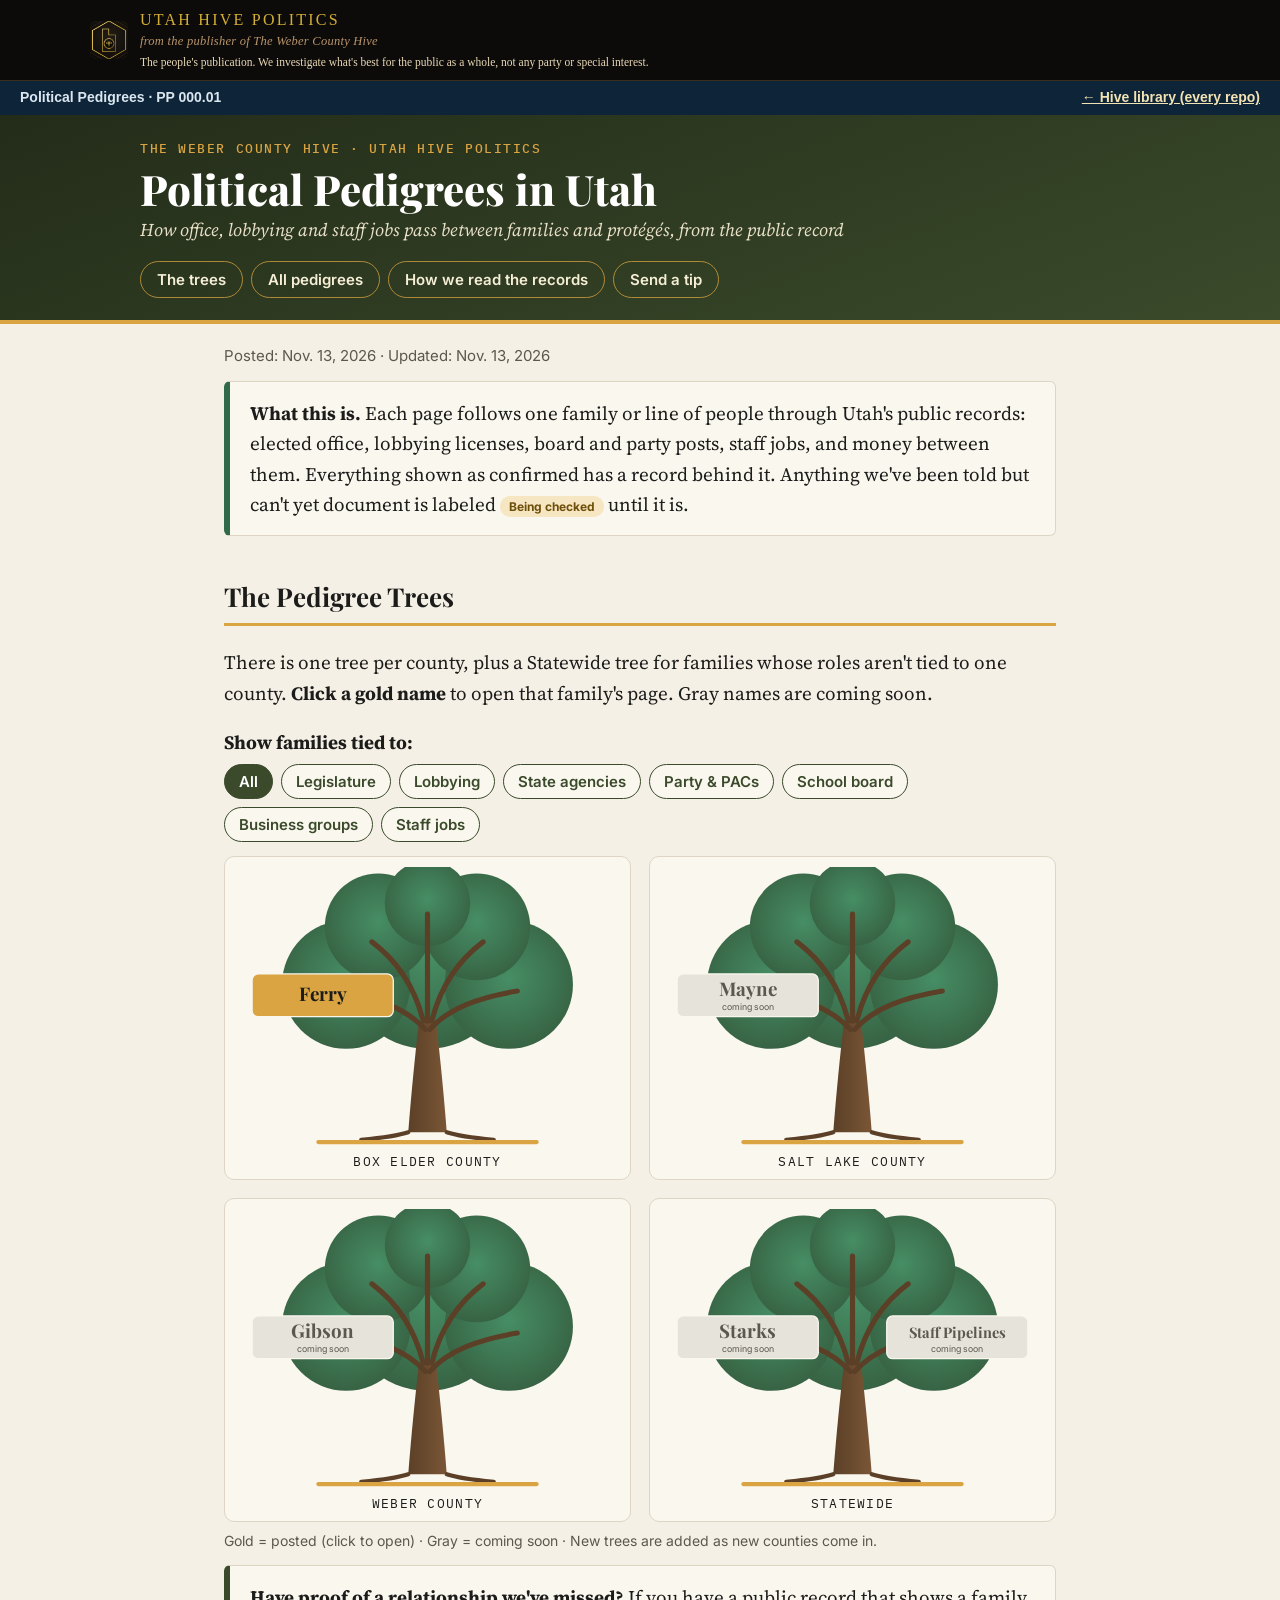
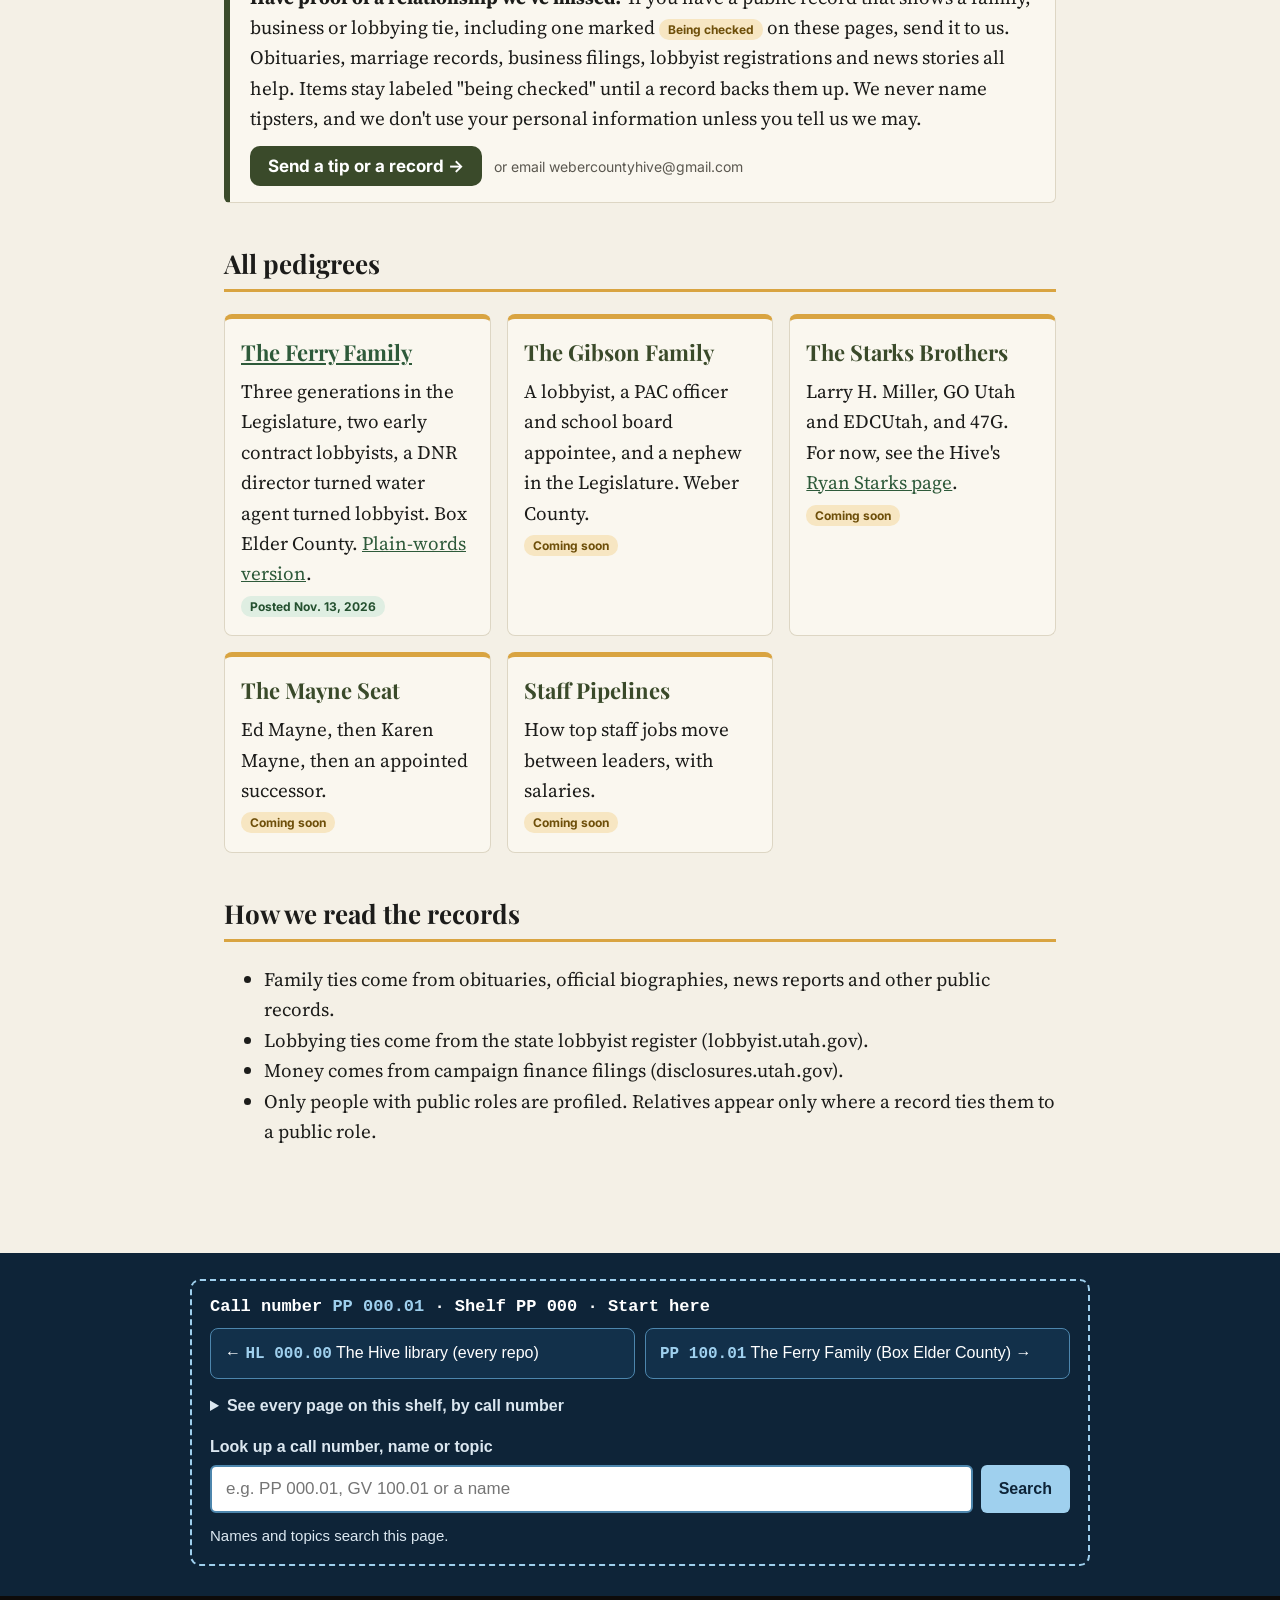
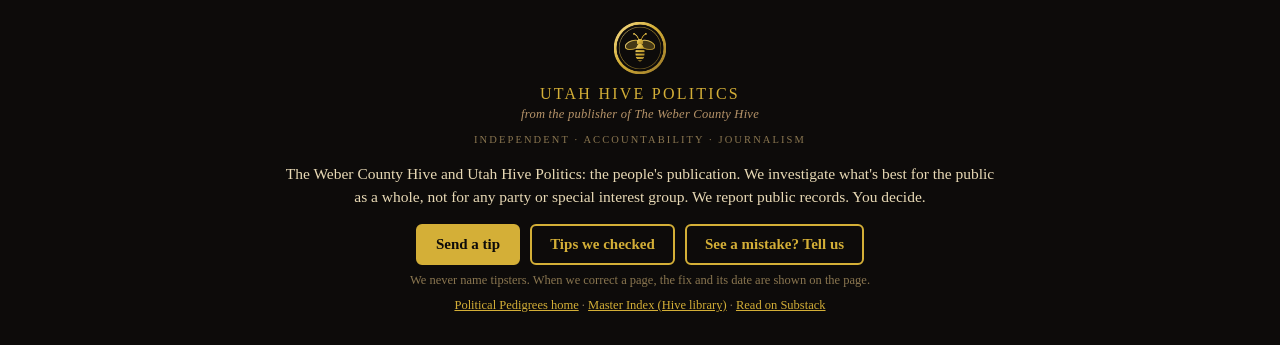
==== index.html @ 4f39b3c4 "Add files via upload" ====
<!DOCTYPE html>
<html lang="en">
<head>
<meta charset="utf-8">
<meta name="viewport" content="width=device-width, initial-scale=1">
<title>Political Pedigrees in Utah</title>
<link rel="stylesheet" href="style.css">
</head>
<body>
<div class="hbx-top"><div class="hb-bar"><a href="https://webercountyhive.substack.com/" target="_blank" rel="noopener"><img src="uhp-badge.png" alt="Utah Hive Politics logo"><span><span class="hb-name">Utah Hive Politics</span><span class="hb-sub">from the publisher of The Weber County Hive</span><span class="hb-line-top">The people's publication. We investigate what's best for the public as a whole, not any party or special interest.</span></span></a></div>
<div class="hbx-slim"><span>Political Pedigrees · PP 000.01</span><span><a href="https://weber-county-hive.github.io/-weber-county-hive-index/">← Hive library (every repo)</a></span></div></div>
<header class="site"><div class="inner">
  <div class="brand">The Weber County Hive · Utah Hive Politics</div>
  <h1>Political Pedigrees in Utah</h1>
  <div class="sub">How office, lobbying and staff jobs pass between families and protégés, from the public record</div>
  <div class="navrow">
    <button data-scroll-to="trees">The trees</button>
    <button data-scroll-to="list">All pedigrees</button>
    <button data-scroll-to="how">How we read the records</button>
    <button data-scroll-to="tips">Send a tip</button>
  </div>
</div></header>
<main>
<p class="dates">Posted: Nov. 13, 2026 · Updated: Nov. 13, 2026</p>

<div class="box green">
<strong>What this is.</strong> Each page follows one family or line of people through Utah's public records: elected office, lobbying licenses, board and party posts, staff jobs, and money between them. Everything shown as confirmed has a record behind it. Anything we've been told but can't yet document is labeled <span class="tag chk">Being checked</span> until it is.
</div>

<h2 id="trees">The Pedigree Trees</h2>
<p>There is one tree per county, plus a Statewide tree for families whose roles aren't tied to one county. <strong>Click a gold name</strong> to open that family's page. Gray names are coming soon.</p>
<p style="margin-bottom:4px"><strong>Show families tied to:</strong></p>
<div class="tagbar" id="tagbar"></div>
<div class="forest" id="forest"></div>
<p class="legend">Gold = posted (click to open) · Gray = coming soon · New trees are added as new counties come in.</p>

<div class="box tipbox" id="tips">
<strong>Have proof of a relationship we've missed?</strong> If you have a public record that shows a family, business or lobbying tie, including one marked <span class="tag chk">Being checked</span> on these pages, send it to us. Obituaries, marriage records, business filings, lobbyist registrations and news stories all help. Items stay labeled "being checked" until a record backs them up. We never name tipsters, and we don't use your personal information unless you tell us we may.
<p style="margin:12px 0 0"><a class="tipbtn" href="https://forms.gle/sirNe75nnm3ErxUH6" target="_blank" rel="noopener">Send a tip or a record →</a> &nbsp; <span style="font:14px Inter,sans-serif;color:#5b5850">or email webercountyhive@gmail.com</span></p>
</div>

<h2 id="list">All pedigrees</h2>
<div class="cards">
  <div class="card"><h3><a href="ferry-family.html">The Ferry Family</a></h3>Three generations in the Legislature, two early contract lobbyists, a DNR director turned water agent turned lobbyist. Box Elder County. <a href="ferry-family-plain.html">Plain-words version</a>.<br><span class="tag ok">Posted Nov. 13, 2026</span></div>
  <div class="card"><h3>The Gibson Family</h3>A lobbyist, a PAC officer and school board appointee, and a nephew in the Legislature. Weber County.<br><span class="tag chk">Coming soon</span></div>
  <div class="card"><h3>The Starks Brothers</h3>Larry H. Miller, GO Utah and EDCUtah, and 47G. For now, see the Hive's <a href="https://weber-county-hive.github.io/Unelected-Power/ryan-starks.html">Ryan Starks page</a>.<br><span class="tag chk">Coming soon</span></div>
  <div class="card"><h3>The Mayne Seat</h3>Ed Mayne, then Karen Mayne, then an appointed successor.<br><span class="tag chk">Coming soon</span></div>
  <div class="card"><h3>Staff Pipelines</h3>How top staff jobs move between leaders, with salaries.<br><span class="tag chk">Coming soon</span></div>
</div>

<h2 id="how">How we read the records</h2>
<ul>
<li>Family ties come from obituaries, official biographies, news reports and other public records.</li>
<li>Lobbying ties come from the state lobbyist register (lobbyist.utah.gov).</li>
<li>Money comes from campaign finance filings (disclosures.utah.gov).</li>
<li>Only people with public roles are profiled. Relatives appear only where a record ties them to a public role.</li>
</ul>
</main>
<div class="hbx-shelfwrap"><div class="in"><div class="hbx-shelf" id="hbx-shelf"></div></div></div>
<div class="hb-foot"><img src="hive-bee.png" alt=""><span class="hb-name">Utah Hive Politics</span><span class="hb-sub">from the publisher of The Weber County Hive</span><span class="hb-tag">Independent &middot; Accountability &middot; Journalism</span><p class="hb-line">The Weber County Hive and Utah Hive Politics: the people's publication. We investigate what's best for the public as a whole, not for any party or special interest group. We report public records. You decide.</p><p class="hb-tips"><a class="hb-btn" href="https://weber-county-hive.github.io/-weber-county-hive-index/tips.html#send">Send a tip</a><a class="hb-btn hb-btn2" href="https://weber-county-hive.github.io/-weber-county-hive-index/tips.html">Tips we checked</a><a class="hb-btn hb-btn2" href="https://weber-county-hive.github.io/-weber-county-hive-index/tips.html#send">See a mistake? Tell us</a></p><p class="hb-small">We never name tipsters. When we correct a page, the fix and its date are shown on the page.</p><p class="hb-small"><a href="index.html">Political Pedigrees home</a> · <a href="https://weber-county-hive.github.io/-weber-county-hive-index/">Master Index (Hive library)</a> · <a href="https://webercountyhive.substack.com/">Read on Substack</a></p></div>

<script>
/* ===== The family list. One line per family. =====
   status: "live" (posted, clickable) or "soon" (coming soon) */
var FAMILIES = [
  {name:"Ferry",           county:"Box Elder", status:"live", page:"ferry-family.html", tags:["Legislature","Lobbying","State agencies"]},
  {name:"Gibson",          county:"Weber",     status:"soon", page:"", tags:["Lobbying","Party & PACs","School board"]},
  {name:"Mayne",           county:"Salt Lake", status:"soon", page:"", tags:["Legislature"]},
  {name:"Starks",          county:"Statewide", status:"soon", page:"", tags:["State agencies","Business groups"]},
  {name:"Staff Pipelines", county:"Statewide", status:"soon", page:"", tags:["Legislature","Staff jobs"]}
];

var SLOTS=[[40,250],[530,250],[120,120],[450,120],[285,15],[285,390]];
function esc(s){return String(s).replace(/&/g,'&amp;').replace(/</g,'&lt;')}
function treeSVG(label, fams, id){
  var p='<svg viewBox="0 0 900 720" role="img" aria-label="'+esc(label)+' tree">'+
  '<defs><linearGradient id="bark'+id+'" x1="0" x2="1"><stop offset="0" stop-color="#5b4027"/><stop offset="1" stop-color="#7a5636"/></linearGradient>'+
  '<radialGradient id="leaf'+id+'" cx="50%" cy="45%" r="60%"><stop offset="0" stop-color="#3f8a60"/><stop offset="1" stop-color="#2f5a3a"/></radialGradient></defs>'+
  '<g fill="url(#leaf'+id+')" opacity="0.96"><circle cx="450" cy="230" r="195"/><circle cx="260" cy="275" r="150"/><circle cx="640" cy="275" r="150"/><circle cx="335" cy="140" r="125"/><circle cx="565" cy="140" r="125"/><circle cx="450" cy="85" r="100"/></g>'+
  '<path d="M405 620 C412 530 420 450 430 360 L470 360 C480 450 488 530 495 620 Z" fill="url(#bark'+id+')"/>'+
  '<path d="M405 620 C375 630 335 634 295 638 M495 620 C525 630 565 634 605 638" stroke="#5b4027" stroke-width="10" fill="none" stroke-linecap="round"/>'+
  '<g stroke="#5b4027" stroke-width="12" fill="none" stroke-linecap="round"><path d="M445 380 C400 330 330 305 240 290"/><path d="M455 380 C500 330 570 305 660 290"/><path d="M440 360 C420 280 380 220 320 175"/><path d="M460 360 C480 280 520 220 580 175"/><path d="M450 360 L450 110"/></g>'+
  '<rect x="190" y="638" width="520" height="10" rx="5" fill="#d9a441"/>'+
  '<text x="450" y="700" text-anchor="middle" font-family="IBM Plex Mono,monospace" font-size="30" letter-spacing="3" fill="#1c1c1a">'+esc(label.toUpperCase())+'</text>';
  fams.forEach(function(f,i){
    var s=SLOTS[i], x=s[0], y=s[1], w=330, h=100, live=f.status==='live';
    var fs=f.name.length>10?34:44;
    var g='<g class="plate '+(live?'live':'soon')+'" data-tags="'+esc(f.tags.join('|'))+'">'+
      '<rect x="'+x+'" y="'+y+'" width="'+w+'" height="'+h+'" rx="14" fill="'+(live?'#d9a441':'#e6e3da')+'" stroke="#faf7ef" stroke-width="3"/>'+
      '<text x="'+(x+w/2)+'" y="'+(y+(live?64:52))+'" text-anchor="middle" font-family="Playfair Display,Georgia,serif" font-size="'+fs+'" font-weight="700" fill="'+(live?'#1c1c1a':'#5b5850')+'">'+esc(f.name)+'</text>'+
      (live?'':'<text x="'+(x+w/2)+'" y="'+(y+84)+'" text-anchor="middle" font-family="Inter,sans-serif" font-size="21" fill="#5b5850">coming soon</text>')+
      '</g>';
    p+= live?'<a href="'+esc(f.page)+'" aria-label="The '+esc(f.name)+' family">'+g+'</a>':g;
  });
  return p+'</svg>';
}
(function build(){
  var order=[], by={};
  FAMILIES.forEach(function(f){ if(!by[f.county]){by[f.county]=[];order.push(f.county);} by[f.county].push(f); });
  order.sort(function(a,b){return a==='Statewide'?1:b==='Statewide'?-1:a.localeCompare(b)});
  var html='', n=0;
  order.forEach(function(c){
    var list=by[c];
    for(var i=0;i<list.length;i+=6){
      var part=list.slice(i,i+6), more=list.length>6?' ('+(i/6+1)+')':'';
      var label=c==='Statewide'?'Statewide'+more:c+' County'+more;
      html+='<div class="treecard">'+treeSVG(label,part,n++)+'</div>';
    }
  });
  document.getElementById('forest').innerHTML=html;
  var tags=[]; FAMILIES.forEach(function(f){f.tags.forEach(function(t){if(tags.indexOf(t)<0)tags.push(t)})});
  var bar=document.getElementById('tagbar');
  bar.innerHTML='<button class="on" data-tag="">All</button>'+tags.map(function(t){return '<button data-tag="'+esc(t)+'">'+esc(t)+'</button>'}).join('');
  bar.addEventListener('click',function(e){
    var b=e.target.closest('button'); if(!b) return;
    bar.querySelectorAll('button').forEach(function(x){x.classList.toggle('on',x===b)});
    var t=b.getAttribute('data-tag');
    document.querySelectorAll('#forest .plate').forEach(function(p){
      p.classList.toggle('dim', !!t && p.getAttribute('data-tags').split('|').indexOf(t)<0);
    });
  });
})();
document.querySelectorAll('[data-scroll-to]').forEach(function(b){b.addEventListener('click',function(){var el=document.getElementById(b.getAttribute('data-scroll-to'));if(el)el.scrollIntoView({behavior:'smooth'});});});
</script>
<script src="pp-shelf.js?v=1"></script>
<script data-goatcounter="https://weberhive.goatcounter.com/count" async src="//gc.zgo.at/count.js"></script>
</body>
</html>
---- style.css ----
/* Political Pedigrees in Utah — Hive cream/paper system, deep pine header band */
@import url('https://fonts.googleapis.com/css2?family=Playfair+Display:wght@700;800&family=Source+Serif+4:ital,wght@0,400;0,600;1,400&family=Inter:wght@400;600;700&family=IBM+Plex+Mono:wght@500&display=swap');
:root{
  --paper:#f4f0e6;--paper-card:#faf7ef;--paper-card-2:#f0ecdf;
  --ink:#1c1c1a;--ink-dim:#5b5850;--ink-dimmer:#8c8878;--border:#ddd6c4;
  --pine:#232c19;--pine2:#3a4a2a;--leaf:#2f6b49;--gold:#d9a441;--gold-deep:#b9852a;--link:#2e5a3a;
  --ok-bg:#dfeee2;--ok:#24502f;--chk-bg:#f7e6c2;--chk:#6e4f0a;
}
*{box-sizing:border-box}
body{margin:0;background:var(--paper);color:var(--ink);font:19px/1.6 "Source Serif 4",Georgia,serif}
a{color:var(--link)}
header.site{background:linear-gradient(160deg,var(--pine),var(--pine2));color:#f6efd6;padding:26px 24px 22px;border-bottom:4px solid var(--gold)}
header.site .inner{max-width:1000px;margin:0 auto}
header.site .brand{font:500 13px/1.3 "IBM Plex Mono",monospace;letter-spacing:.12em;text-transform:uppercase;color:var(--gold)}
header.site h1{font-family:"Playfair Display",Georgia,serif;font-weight:800;margin:8px 0 4px;font-size:40px;color:#fff;line-height:1.15}
header.site .sub{font-style:italic;color:#e9e1c8;font-size:18px}
.navrow{margin-top:16px;display:flex;gap:8px;flex-wrap:wrap}
.navrow button{font:600 15px Inter,sans-serif;border:1px solid rgba(217,164,65,.75);background:transparent;color:#f6efd6;border-radius:999px;padding:8px 16px;cursor:pointer}
.navrow button:hover,.navrow button:focus{background:rgba(217,164,65,.2)}
nav.crumbs{font:500 13px "IBM Plex Mono",monospace;letter-spacing:.04em;padding:9px 24px;background:var(--paper-card-2);border-bottom:1px solid var(--border)}
nav.crumbs .inner{max-width:1000px;margin:0 auto}
main{max-width:1000px;margin:0 auto;padding:22px 24px 40px}
.dates{font:14px Inter,sans-serif;color:var(--ink-dim);margin:0 0 16px}
h2{font-family:"Playfair Display",Georgia,serif;color:var(--ink);border-bottom:3px solid var(--gold);padding-bottom:5px;margin-top:40px;font-size:30px}
h3{font-family:"Playfair Display",Georgia,serif;color:var(--pine2);font-size:22px}
.box{background:var(--paper-card);border:1px solid var(--border);border-left:6px solid var(--gold);padding:16px 20px;margin:16px 0;border-radius:6px}
.box.green{border-left-color:var(--leaf)}
table{width:100%;border-collapse:collapse;margin:12px 0;font-size:17px;background:var(--paper-card)}
th{background:var(--pine2);color:#fff;text-align:left;padding:9px;font:600 15px Inter,sans-serif}
td{border-bottom:1px solid var(--border);padding:9px;vertical-align:top}
tr:nth-child(even) td{background:var(--paper-card-2)}
.tag{display:inline-block;font:700 12px Inter,sans-serif;padding:3px 9px;border-radius:10px}
.ok{background:var(--ok-bg);color:var(--ok)}.chk{background:var(--chk-bg);color:var(--chk)}
.mermaid{background:#fff;border:1px solid var(--border);border-radius:8px;padding:12px;font-size:20px}
#map{height:400px;border:1px solid var(--border);border-radius:8px}
details{border:1px solid var(--border);border-radius:8px;padding:12px 16px;margin:16px 0;background:var(--paper-card)}
summary{cursor:pointer;font:700 17px Inter,sans-serif;color:var(--pine2)}
.cards{display:grid;grid-template-columns:repeat(auto-fit,minmax(260px,1fr));gap:16px}
.card{background:var(--paper-card);border:1px solid var(--border);border-top:5px solid var(--gold);border-radius:8px;padding:16px}
.card h3{margin:0 0 6px}
footer.site{background:var(--pine);color:#e9e1c8;font:14px Inter,sans-serif;padding:18px 24px;margin-top:30px}
footer.site a{color:var(--gold)}
/* view switch: short version / in-depth look */
.viewswitch{display:flex;gap:10px;margin:8px 0 18px;flex-wrap:wrap}
.viewswitch button{font:700 17px Inter,sans-serif;padding:11px 20px;border-radius:10px;border:2px solid var(--pine2);background:var(--paper-card);color:var(--pine2);cursor:pointer}
.viewswitch button.on{background:var(--pine2);color:#fff}
.view[hidden]{display:none}
.keyfacts{padding-left:22px}.keyfacts li{margin:6px 0}
/* trees */
.tagbar{display:flex;gap:8px;flex-wrap:wrap;margin:6px 0 14px}
.tagbar button{font:600 15px Inter,sans-serif;padding:7px 14px;border-radius:999px;border:1px solid var(--pine2);background:var(--paper-card);color:var(--pine2);cursor:pointer}
.tagbar button.on{background:var(--pine2);color:#fff}
.forest{display:grid;grid-template-columns:repeat(auto-fit,minmax(380px,1fr));gap:18px}
.treecard{background:var(--paper-card);border:1px solid var(--border);border-radius:10px;padding:10px 10px 4px}
.treecard svg{width:100%;height:auto;display:block}
.plate{transition:opacity .2s}
.plate.dim{opacity:.22}
a .plate.live:hover rect,a:focus .plate.live rect{fill:#e8b955;stroke:#1c1c1a}
.legend{font:14px Inter,sans-serif;color:var(--ink-dim);margin:10px 0 0}
.tree-wrap{max-width:900px;margin:10px auto 20px}
@media(max-width:600px){body{font-size:18px}header.site h1{font-size:30px}.forest{grid-template-columns:1fr}}
.tipbox{border-left-color:#3a4a2a}
.tipbtn{display:inline-block;font:700 17px Inter,sans-serif;padding:10px 18px;border-radius:10px;background:#3a4a2a;color:#fff !important;text-decoration:none}

/* ===== Hive standard header, footer, shelf (shared with other Hive repos) ===== */
.hb-bar{background:#0d0b0a;border-bottom:1px solid #3a2f1c;padding:10px 20px;}
.hb-bar a{display:flex;align-items:center;gap:12px;max-width:1100px;margin:0 auto;text-decoration:none;}
.hb-bar img{width:52px;height:52px;border-radius:4px;display:block;flex:none;}
.hb-name{font-family:'Cinzel','Trajan Pro',Georgia,serif;color:#d4af37;font-size:16px;letter-spacing:.14em;text-transform:uppercase;line-height:1.2;display:block;}
.hb-sub{font-family:Georgia,serif;font-style:italic;color:#b8956a;font-size:12.5px;letter-spacing:.02em;display:block;margin-top:2px;}
.hb-foot{background:#0d0b0a;color:#b8956a;text-align:center;padding:26px 20px 30px;font-family:Georgia,serif;}
.hb-foot img{width:52px;height:52px;display:block;margin:0 auto 10px;}
.hb-foot .hb-name{font-size:14px;}
.hb-foot .hb-tag{font-size:10.5px;letter-spacing:.2em;text-transform:uppercase;color:#8a7650;margin-top:8px;display:block;}
.hb-bar{padding:8px 16px}
.hb-bar img{width:38px;height:38px}
.hb-name{font-size:13px}
.hb-sub{font-size:11.5px}
.hs-wrap{max-width:880px;margin:0 auto;padding:0 24px}
.hs-short{background:#faf5e8;border:1px solid #c9b98d;border-left:6px solid #8c2f22;padding:18px 22px;margin:0 0 30px}
.hs-short h2{font-size:1.2rem;margin:0 0 10px;border:0;padding:0}
.hs-short ul{margin:0;padding-left:20px}
.hs-short li{margin-bottom:8px;max-width:68ch}
.hs-toc{display:flex;flex-wrap:wrap;gap:8px;margin:0 0 26px}
.hs-toc a{font-family:Arial,sans-serif;font-size:.82rem;padding:7px 12px;border:1px solid #c9b98d;background:#faf5e8;color:#221f1a;text-decoration:none;border-radius:999px}
.hs-toc a:hover{border-color:#8c2f22}
.hs-plain{display:flex;flex-wrap:wrap;align-items:center;gap:12px;background:#f3ead2;border:1px dashed #8c2f22;padding:14px 18px;margin:0 0 26px;font-size:1rem}
.hs-btn{display:inline-block;background:#8c2f22;color:#fff !important;text-decoration:none;font-family:Arial,sans-serif;font-weight:bold;padding:10px 16px;border-radius:6px}
.hs-pages{background:#faf5e8;border:1px solid #c9b98d;padding:14px 18px;margin:0 0 30px}
.hs-pages .hs-k{font-family:Arial,sans-serif;font-size:.72rem;letter-spacing:.08em;text-transform:uppercase;color:#4a4438;margin-bottom:8px}
.hs-pages ol{margin:0;padding-left:22px;display:grid;grid-template-columns:repeat(auto-fit,minmax(240px,1fr));gap:4px 18px}
.hs-pages li{font-size:.95rem;line-height:1.35}
.hs-pages li.cur{font-weight:bold}
.hs-pages li.cur a{color:#221f1a;text-decoration:none}
.hs-pages small{display:block;font-size:.8rem;color:#4a4438;font-weight:normal}
.hs-flips{display:grid;grid-template-columns:repeat(auto-fit,minmax(220px,1fr));gap:12px}
.hs-flip{text-align:left;background:#faf5e8;border:1px solid #c9b98d;border-top:5px solid #8c2f22;padding:14px 16px;cursor:pointer;font:inherit;color:#221f1a;min-height:96px}
.hs-flip .ft{font-weight:bold;font-size:1.05rem}
.hs-flip .fh{font-family:Arial,sans-serif;font-size:.75rem;color:#4a4438;margin-top:6px}
.hs-flip .fd{display:none;margin-top:8px;font-size:.95rem}
.hs-flip[aria-expanded="true"] .fd{display:block}
.hs-flip[aria-expanded="true"] .fh{display:none}
.hs-qa{display:grid;gap:10px}
.hs-qa div{background:#faf5e8;border-left:4px solid #8c2f22;padding:12px 16px}
.hs-qa b{display:block;font-family:Arial,sans-serif;font-size:.85rem;color:#8c2f22;margin-bottom:4px}
.hs-counter{display:grid;grid-template-columns:repeat(auto-fit,minmax(150px,1fr));gap:10px}
.hs-counter div{background:#16233d;color:#faf5e8;padding:14px;text-align:center}
.hs-counter .n{font-family:Arial,sans-serif;font-size:1.8rem;font-weight:bold}
.hs-counter .l{font-size:.8rem}
.hs-updates{font-family:Arial,sans-serif;font-size:.85rem;color:#4a4438;margin-top:14px}
.hs-cards{display:grid;grid-template-columns:repeat(auto-fit,minmax(240px,1fr));gap:12px}
.hs-cards a{display:block;background:#faf5e8;border:1px solid #c9b98d;border-top:5px solid #8c2f22;padding:14px 16px;text-decoration:none;color:#221f1a}
.hs-cards a b{display:block;margin-bottom:4px}
.hs-cards a span{font-size:.88rem;color:#4a4438}
.hs-bars{display:grid;grid-template-columns:minmax(110px,34%) 1fr;gap:10px 12px;align-items:center;font-family:Arial,sans-serif;font-size:.95rem}
.hs-bars .lab{text-align:right}
.hs-bars .tr{display:flex;align-items:center}
.hs-bars .fl{height:26px;background:#8c2f22;border-radius:0 4px 4px 0;flex-shrink:0}
.hs-bars .fl.zero{background:none;border-left:3px solid #221f1a;border-radius:0}
.hs-bars .v{margin-left:8px;font-weight:bold}
.hs-fig{background:#faf5e8;border:1px solid #c9b98d;padding:16px 18px;margin:0 0 24px}
.hs-fig h3{margin:0 0 4px;font-size:1.05rem}
.hs-fig .sub{font-family:Arial,sans-serif;font-size:.82rem;color:#4a4438;margin:0 0 12px}
.hs-bars{grid-template-columns:minmax(90px,40%) 1fr;font-size:.85rem}
.hbx-top{margin:0}
.hb-bar{background:#0d0b0a;border-bottom:1px solid #3a2f1c;padding:10px 20px}
.hb-bar a{display:flex;align-items:center;gap:12px;max-width:1100px;margin:0 auto;text-decoration:none}
.hb-bar img{width:52px;height:52px;border-radius:4px;display:block;flex:none}
.hb-name{font-family:'Cinzel','Trajan Pro',Georgia,serif;color:#d4af37;font-size:16px;letter-spacing:.14em;text-transform:uppercase;line-height:1.2;display:block}
.hb-sub{font-family:Georgia,serif;font-style:italic;color:#b8956a;font-size:12.5px;display:block;margin-top:2px}
.hb-line-top{font-family:Georgia,serif;color:#e8d9b5;font-size:12.5px;display:block;margin-top:3px;line-height:1.4}
.hbx-slim{background:#0e2438;color:#dbe7f0;font:600 14px/1.4 Arial,sans-serif;padding:7px 20px;display:flex;justify-content:space-between;gap:10px;flex-wrap:wrap}
.hbx-slim a{color:#F3E3B3;text-decoration:underline}
.hb-foot{background:#0d0b0a;color:#b8956a;text-align:center;padding:26px 20px 30px;font-family:Georgia,serif;line-height:1.5}
.hb-foot img{width:52px;height:52px;display:block;margin:0 auto 10px}
.hb-foot .hb-name,.hb-foot .hb-sub{display:block}
.hb-foot .hb-tag{font-size:10.5px;letter-spacing:.2em;text-transform:uppercase;color:#8a7650;margin-top:8px;display:block}
.hb-line{max-width:720px;margin:14px auto 0;color:#e8d9b5;font-size:15.5px;line-height:1.5}
.hb-tips{margin:16px 0 4px;display:flex;gap:10px;justify-content:center;flex-wrap:wrap}
.hb-btn{display:inline-block;border:2px solid #d4af37;background:#d4af37;color:#0d0b0a!important;font:700 15px Georgia,serif;padding:10px 18px;border-radius:6px;text-decoration:none!important}
.hb-btn2{background:transparent;color:#d4af37!important}
.hb-small{font-size:12.5px;color:#8a7650;margin:6px 0 0}
.hb-small a{color:#d4af37;text-decoration:underline}
.hb-foot p{max-width:720px;margin-left:auto!important;margin-right:auto!important}
.hbx-tools{max-width:980px;margin:14px auto 4px;padding:0 20px;display:flex;flex-wrap:wrap;gap:8px;align-items:flex-start;font-family:Arial,sans-serif;position:relative;z-index:2}
.hbx-tool{display:inline-block;font:700 15px Arial,sans-serif;color:#13233F!important;background:#fff;border:1px solid #c8cfd6;border-radius:6px;padding:9px 13px;text-decoration:none!important;cursor:pointer;line-height:1.2}
.hbx-tool:hover{border-color:#13233F}
.hbx-cnchip b{color:#1f5f9e;font-family:ui-monospace,Menlo,monospace}
.hbx-jump{flex-basis:100%;order:5;border:1px solid #c8cfd6;border-radius:6px;background:#fff;color:#13233F}
.hbx-jump summary{cursor:pointer;padding:9px 13px;font:700 15px Arial,sans-serif}
.hbx-jump ol{margin:0;padding:4px 16px 12px 36px}
.hbx-jump li{margin:6px 0;font-size:16.5px}
.hbx-jump a{color:#13233F}
.hbx-shelfwrap{background:#0e2438;color:#dbe7f0;padding:26px 20px 30px;font:16px/1.5 Arial,sans-serif;margin-top:48px;position:relative;z-index:1}
.hbx-shelfwrap .in{max-width:900px;margin:0 auto}
.hbx-shelf{border:2px dashed #9fd0ee;border-radius:10px;padding:16px 18px}
.hbx-cn-big{font:600 17px ui-monospace,Menlo,monospace;margin-bottom:12px;color:#fff}
.hbx-cn-big b{color:#9fd0ee}
.hbx-nav{display:flex;justify-content:space-between;gap:10px;flex-wrap:wrap;margin-bottom:12px}
.hbx-nav-btn{flex:1;min-width:220px;background:#12304a;border:1px solid #4d86ad;border-radius:8px;padding:12px 14px;color:#fff!important;text-decoration:none!important;font-size:16px}
.hbx-nav-btn b{color:#9fd0ee;font-family:ui-monospace,Menlo,monospace}
.hbx-off{opacity:.5}
.hbx-list summary{cursor:pointer;font-weight:700;padding:6px 0}
.hbx-list ol{list-style:none;margin:6px 0 0;padding:0}
.hbx-list li{padding:6px 0;border-bottom:1px solid #2b4a63}
.hbx-list a{color:#fff!important;text-decoration:none}
.hbx-shelf-head{color:#9fd0ee;font:600 13px ui-monospace,Menlo,monospace;letter-spacing:.1em}
.hbx-cn{font-family:ui-monospace,Menlo,monospace;color:#9fd0ee;margin-right:6px}
.hbx-find{margin:14px 0 4px}
.hbx-find label{display:block;font-weight:700;margin-bottom:6px}
.hbx-find div{display:flex;gap:8px;flex-wrap:wrap}
.hbx-find input{flex:1;min-width:0;width:100%;padding:12px 14px;font-size:17px;border:2px solid #4d86ad;border-radius:6px;color:#13233F;background:#fff}
.hbx-find button{padding:12px 18px;font-size:16px;font-weight:700;background:#9fd0ee;color:#0e2438;border:0;border-radius:6px;cursor:pointer}
.hbx-search{font-size:15px;margin-top:12px}
.hbx-search a,.hbx-search b{color:#9fd0ee}
.hbx-totop{display:none;position:fixed;right:16px;bottom:16px;z-index:50;background:#0e2438;color:#fff!important;border:2px solid #9fd0ee;border-radius:24px;padding:10px 16px;font:700 15px Arial,sans-serif;text-decoration:none!important;box-shadow:0 2px 8px rgba(0,0,0,.25)}
.hbx-dates{font-family:ui-monospace,Menlo,monospace;font-size:13px}
.hb-bar img{width:38px;height:38px}
.hb-line-top{font-size:11.5px}
.hbx-tools,.hbx-totop{display:none}
p.hs-updates{font-size:17px!important}
.hb-foot .hb-name{font-size:16px}
.hbx-tools{margin-bottom:14px}
.hbx-shelfwrap+.hb-foot{margin-top:0}
.hbx-shelf details.hbx-list{background:none!important;border:0!important;padding:0!important;margin:0!important}
.hbx-list summary,.hbx-jump summary{font:700 16px Arial,sans-serif!important;letter-spacing:0!important;text-transform:none!important}
.hbx-list summary{color:#dbe7f0!important;padding:6px 0!important;background:none!important}
.hbx-jump summary{color:#13233F!important;padding:9px 13px!important;background:none!important}
details.hbx-jump{padding:0!important;margin:0!important;background:#fff!important}
@media print{.hbx-tools,.hbx-totop{display:none}}
@media(max-width:600px){.hb-bar{padding:8px 16px}.hb-bar img{width:38px;height:38px}.hb-line-top{font-size:11.5px}}
/* Text sizes matched to the other Hive repos (Nov. 13, 2026) */
main{max-width:880px}
main p,main li,.card,.box{font-size:19px;line-height:1.6}
h2{font-size:26px}
header.site h1{font-size:42px;line-height:1.1}
table{font-size:16px}
.dates{font-size:15px}
.mm-big .mermaid{font-size:22px}
.mm-big svg{max-width:100%!important;height:auto!important}
details summary{font-size:18px}
.mm-big{width:calc(100vw - 24px);max-width:1100px;position:relative;left:50%;transform:translateX(-50%);background:#fff;border:1px solid var(--border);border-radius:8px;padding:16px}
.mm-big .mermaid{border:0;padding:0}
@media(max-width:900px){.mm-big{width:auto;left:0;transform:none}}
.mm-big{overflow-x:auto;text-align:center}
.mm-big .mermaid{display:inline-block}
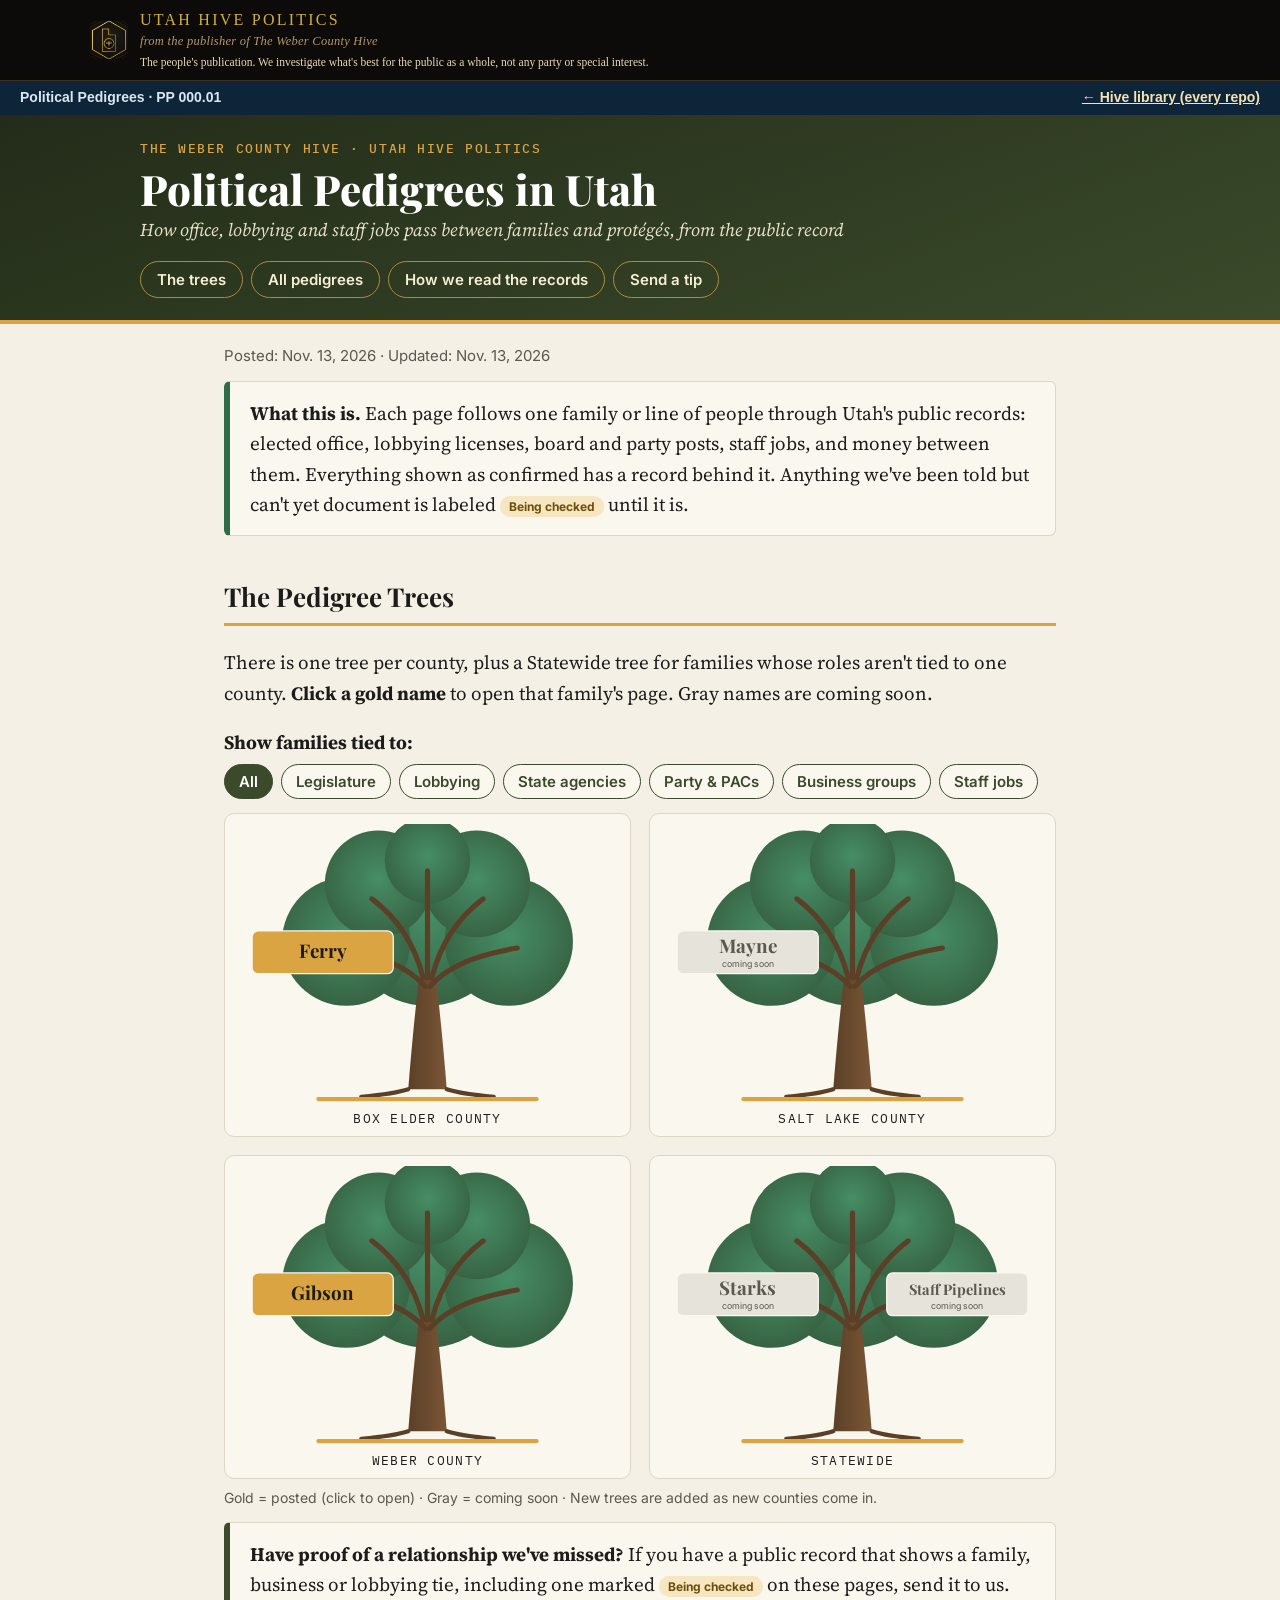
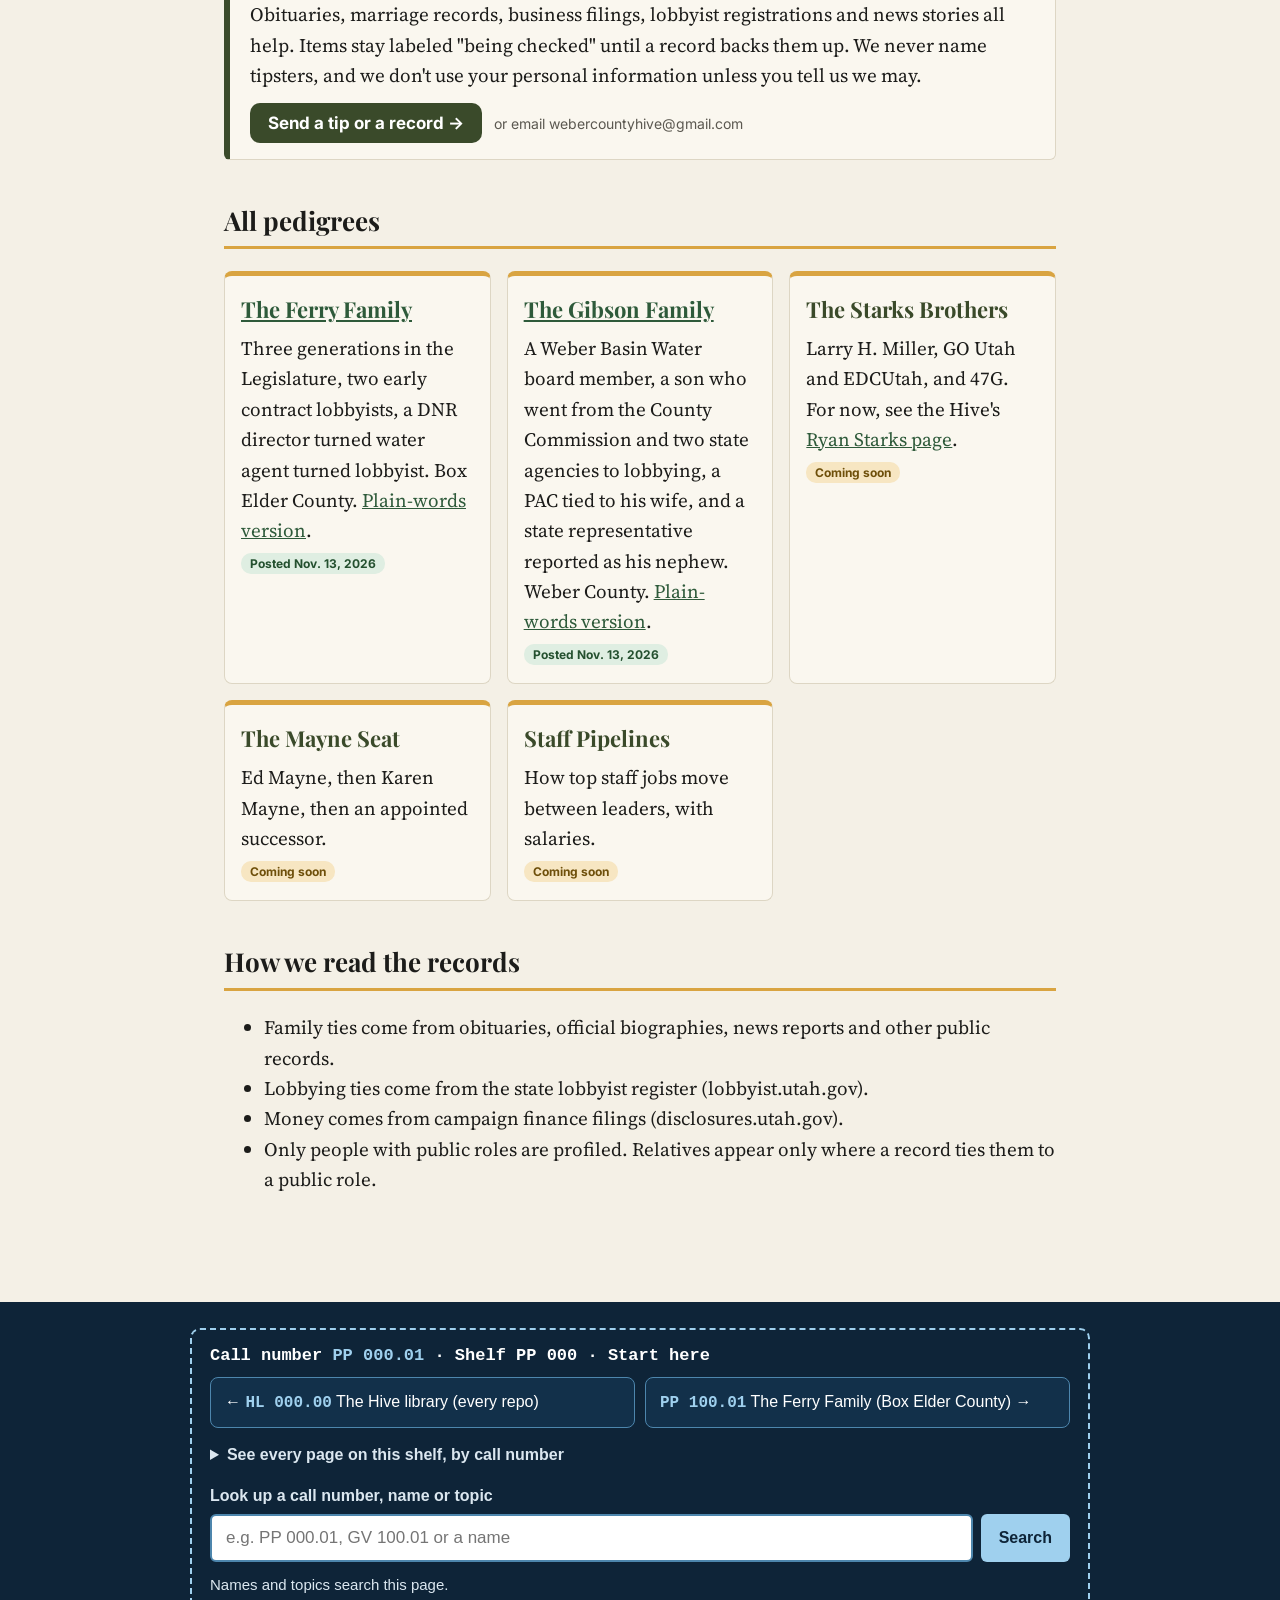
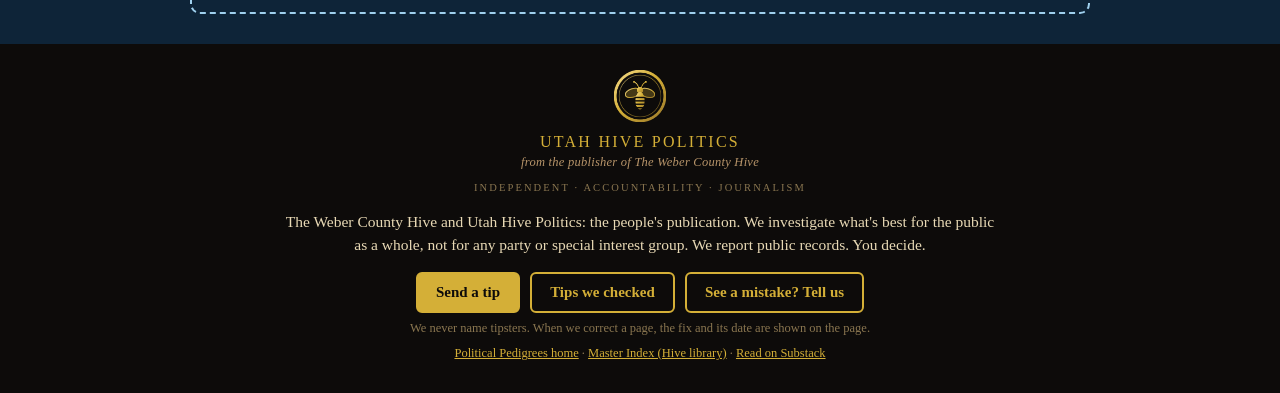
==== commit 9e0fd93d: "Add files via upload" ====
--- a/index.html
+++ b/index.html
@@ -42,7 +42,7 @@
 <h2 id="list">All pedigrees</h2>
 <div class="cards">
   <div class="card"><h3><a href="ferry-family.html">The Ferry Family</a></h3>Three generations in the Legislature, two early contract lobbyists, a DNR director turned water agent turned lobbyist. Box Elder County. <a href="ferry-family-plain.html">Plain-words version</a>.<br><span class="tag ok">Posted Nov. 13, 2026</span></div>
-  <div class="card"><h3>The Gibson Family</h3>A lobbyist, a PAC officer and school board appointee, and a nephew in the Legislature. Weber County.<br><span class="tag chk">Coming soon</span></div>
+  <div class="card"><h3><a href="gibson-family.html">The Gibson Family</a></h3>A Weber Basin Water board member, a son who went from the County Commission and two state agencies to lobbying, a PAC tied to his wife, and a state representative reported as his nephew. Weber County. <a href="gibson-family-plain.html">Plain-words version</a>.<br><span class="tag ok">Posted Nov. 13, 2026</span></div>
   <div class="card"><h3>The Starks Brothers</h3>Larry H. Miller, GO Utah and EDCUtah, and 47G. For now, see the Hive's <a href="https://weber-county-hive.github.io/Unelected-Power/ryan-starks.html">Ryan Starks page</a>.<br><span class="tag chk">Coming soon</span></div>
   <div class="card"><h3>The Mayne Seat</h3>Ed Mayne, then Karen Mayne, then an appointed successor.<br><span class="tag chk">Coming soon</span></div>
   <div class="card"><h3>Staff Pipelines</h3>How top staff jobs move between leaders, with salaries.<br><span class="tag chk">Coming soon</span></div>
@@ -64,7 +64,7 @@
    status: "live" (posted, clickable) or "soon" (coming soon) */
 var FAMILIES = [
   {name:"Ferry",           county:"Box Elder", status:"live", page:"ferry-family.html", tags:["Legislature","Lobbying","State agencies"]},
-  {name:"Gibson",          county:"Weber",     status:"soon", page:"", tags:["Lobbying","Party & PACs","School board"]},
+  {name:"Gibson",          county:"Weber",     status:"live", page:"gibson-family.html", tags:["Legislature","Lobbying","Party & PACs","State agencies"]},
   {name:"Mayne",           county:"Salt Lake", status:"soon", page:"", tags:["Legislature"]},
   {name:"Starks",          county:"Statewide", status:"soon", page:"", tags:["State agencies","Business groups"]},
   {name:"Staff Pipelines", county:"Statewide", status:"soon", page:"", tags:["Legislature","Staff jobs"]}
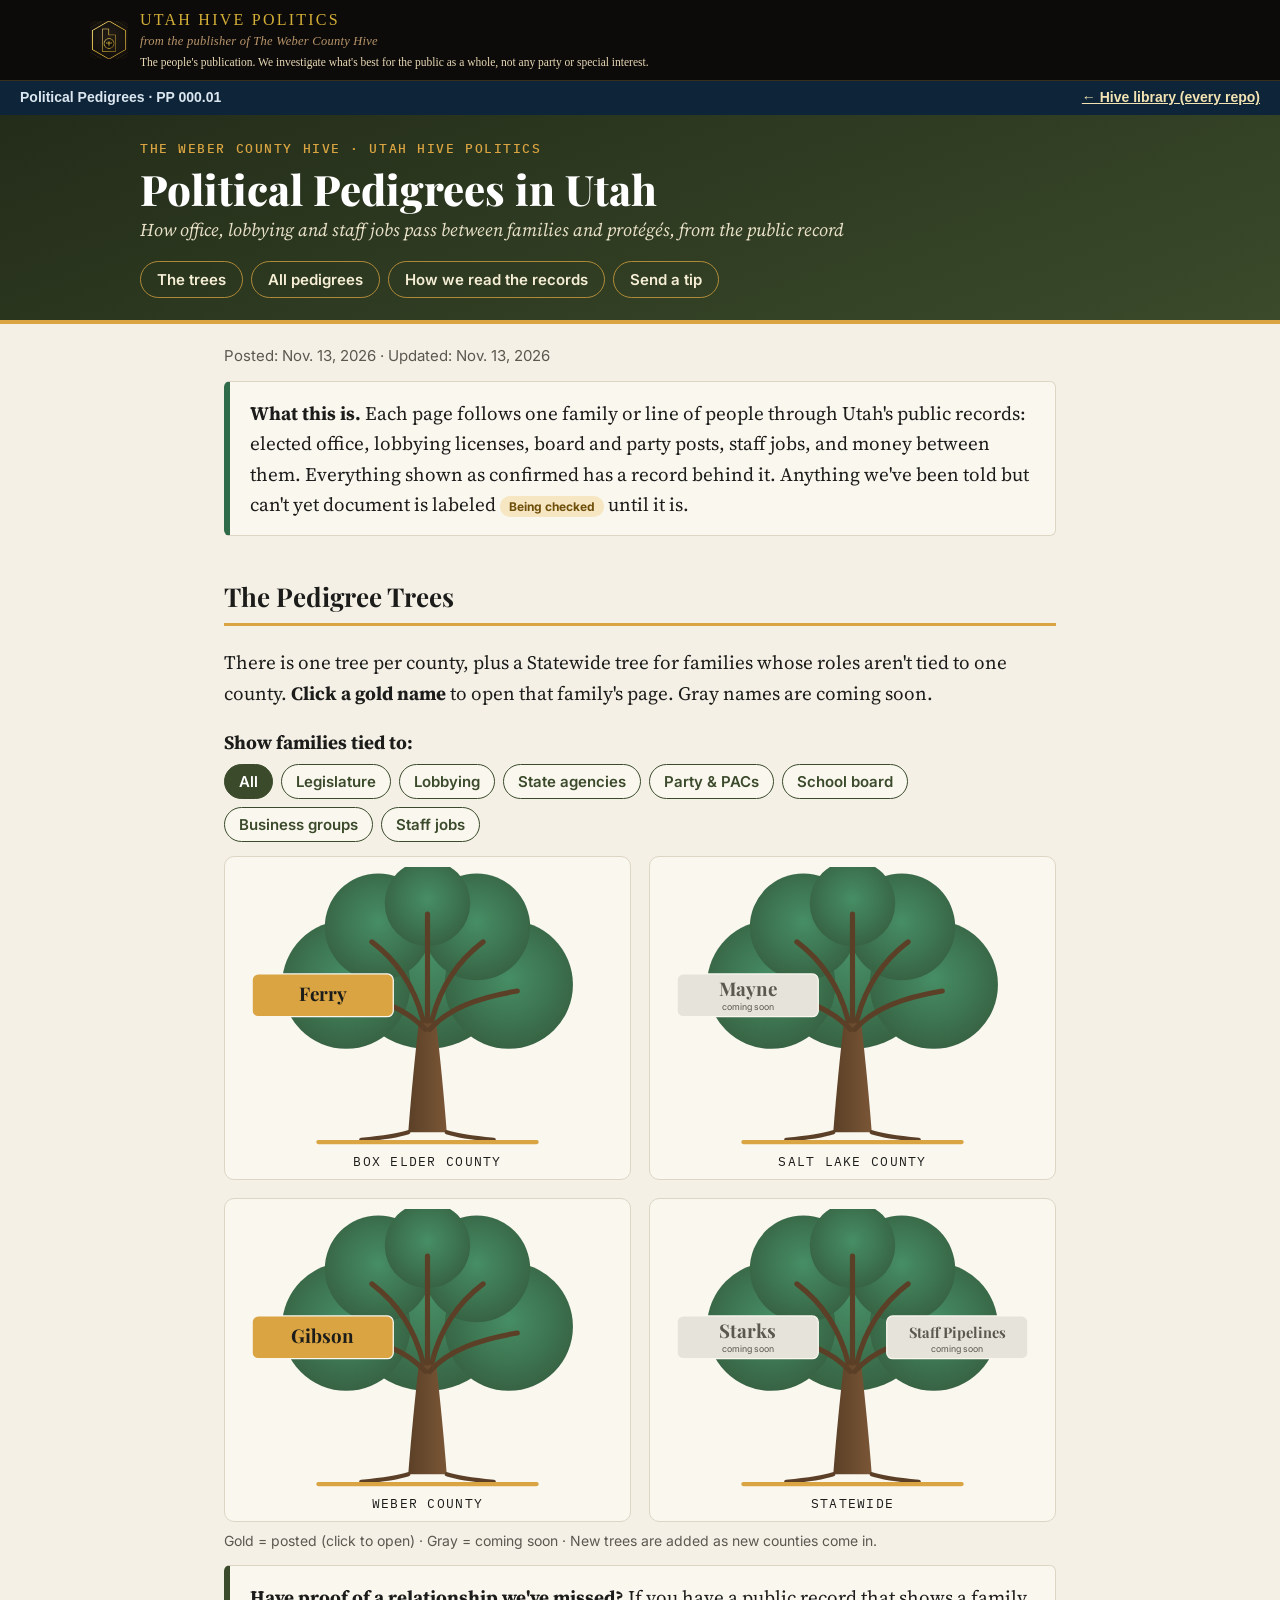
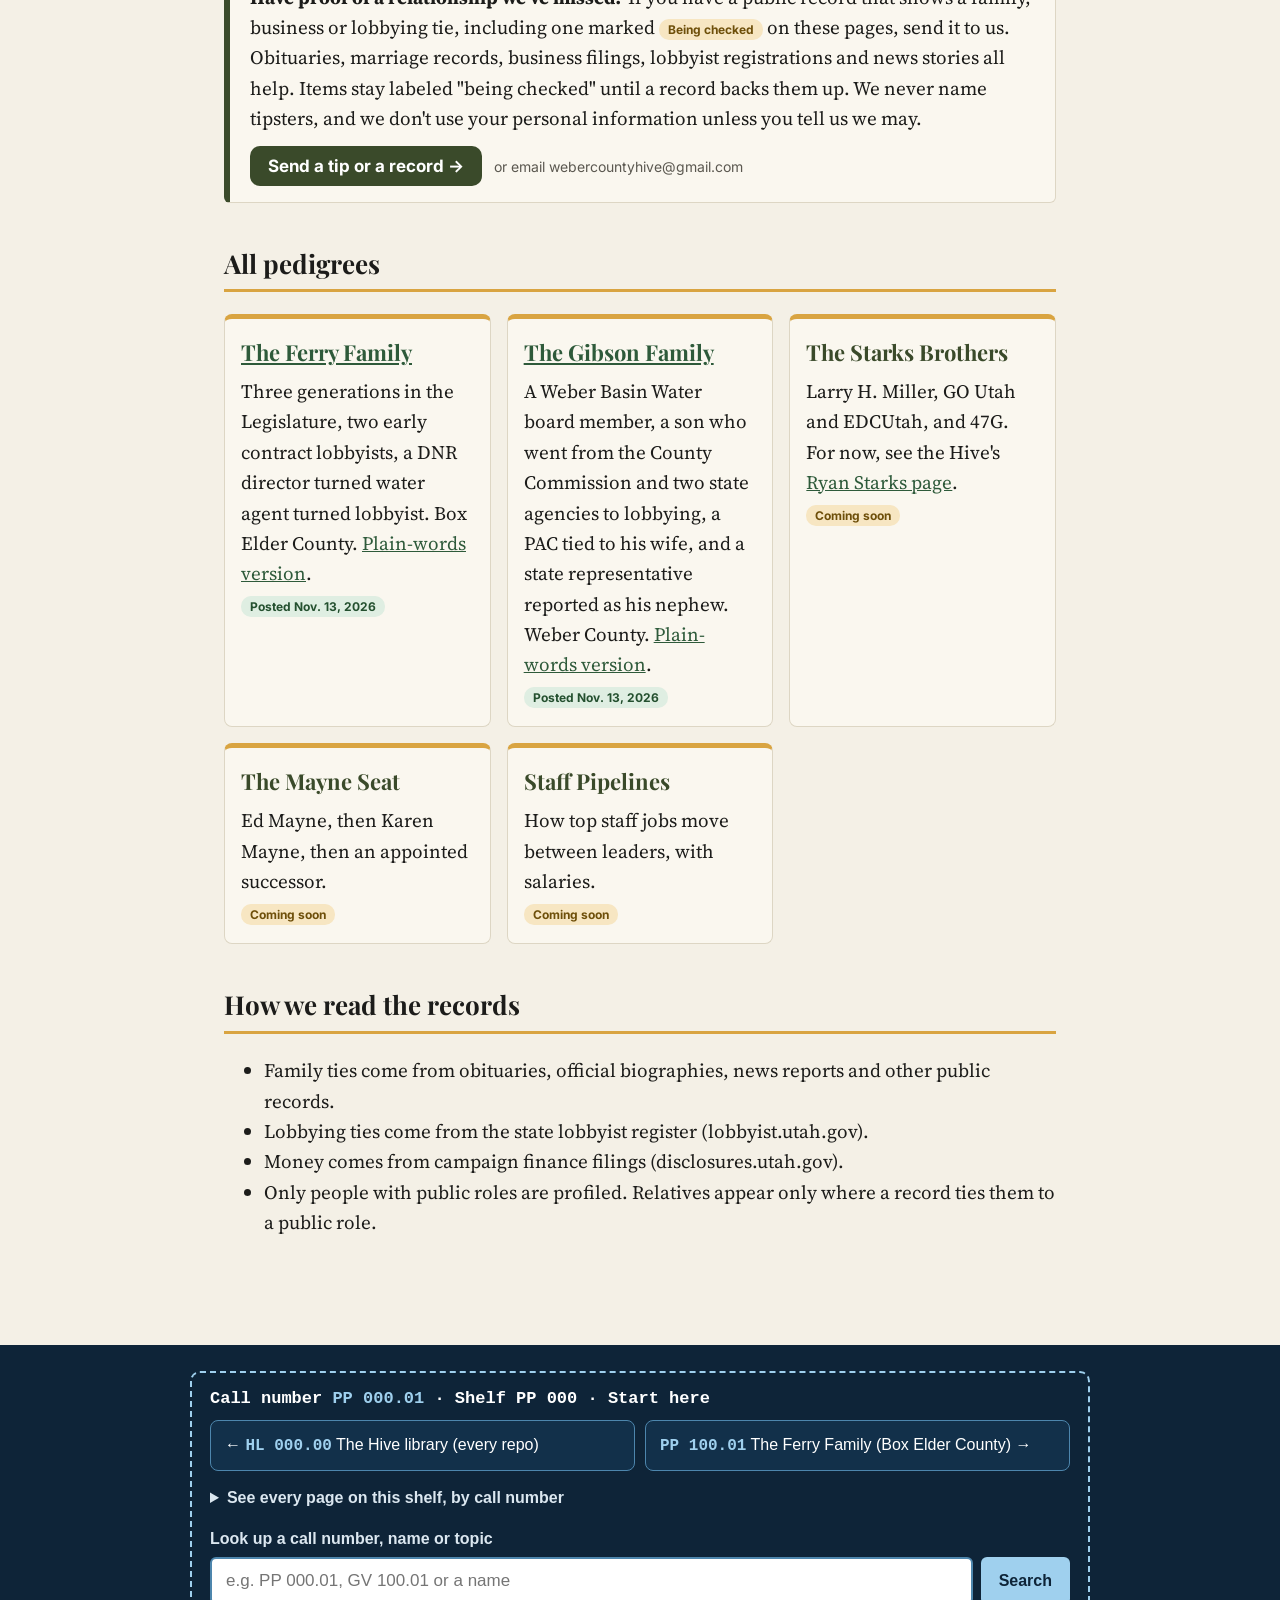
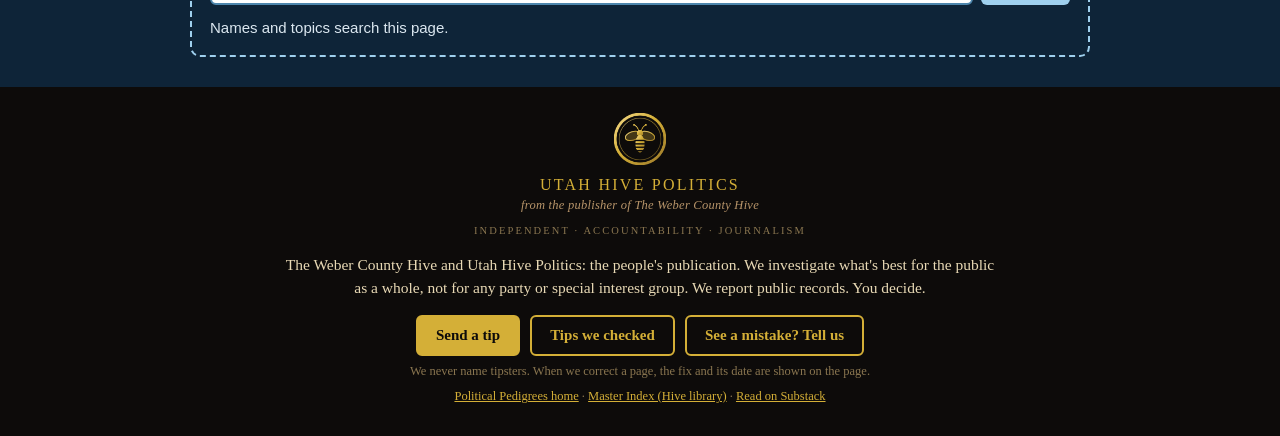
==== commit b7ae69fe: "Add files via upload" ====
--- a/index.html
+++ b/index.html
@@ -64,7 +64,7 @@
    status: "live" (posted, clickable) or "soon" (coming soon) */
 var FAMILIES = [
   {name:"Ferry",           county:"Box Elder", status:"live", page:"ferry-family.html", tags:["Legislature","Lobbying","State agencies"]},
-  {name:"Gibson",          county:"Weber",     status:"live", page:"gibson-family.html", tags:["Legislature","Lobbying","Party & PACs","State agencies"]},
+  {name:"Gibson",          county:"Weber",     status:"live", page:"gibson-family.html", tags:["Legislature","Lobbying","Party & PACs","State agencies","School board"]},
   {name:"Mayne",           county:"Salt Lake", status:"soon", page:"", tags:["Legislature"]},
   {name:"Starks",          county:"Statewide", status:"soon", page:"", tags:["State agencies","Business groups"]},
   {name:"Staff Pipelines", county:"Statewide", status:"soon", page:"", tags:["Legislature","Staff jobs"]}
